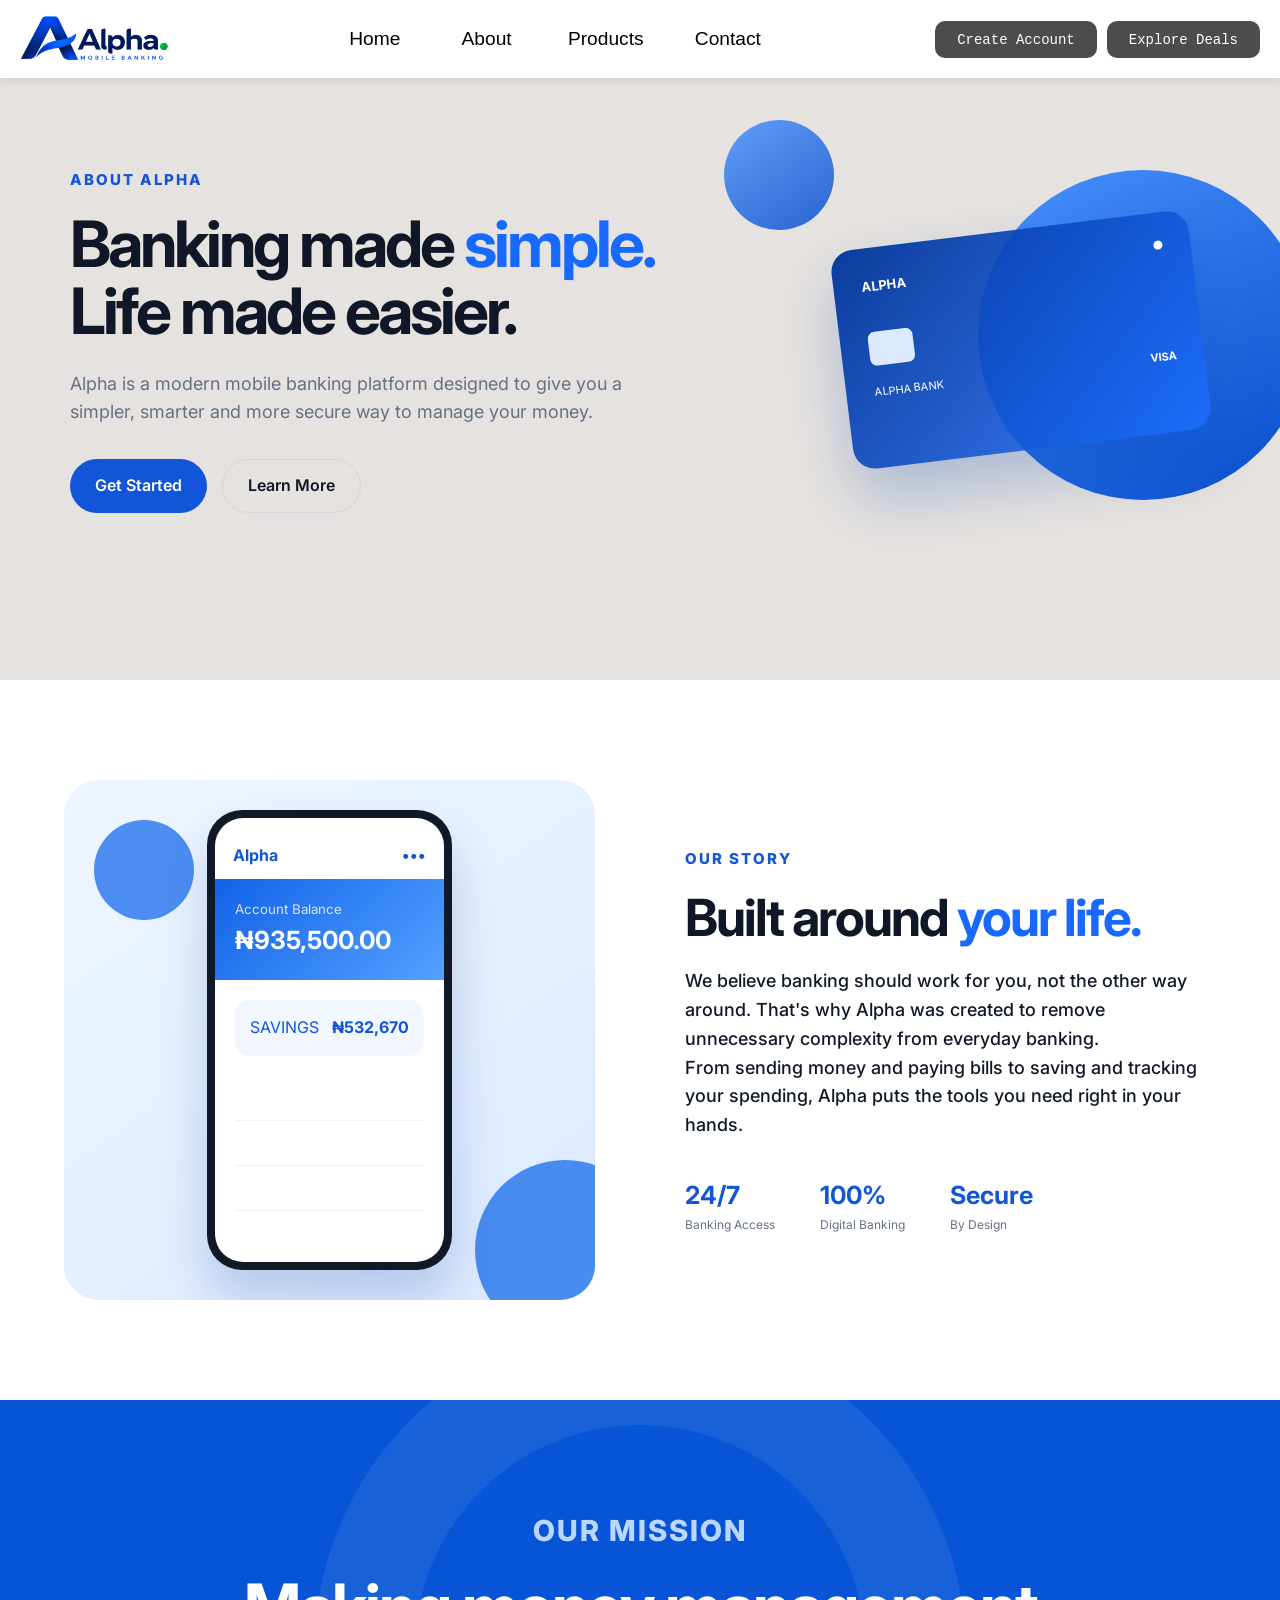
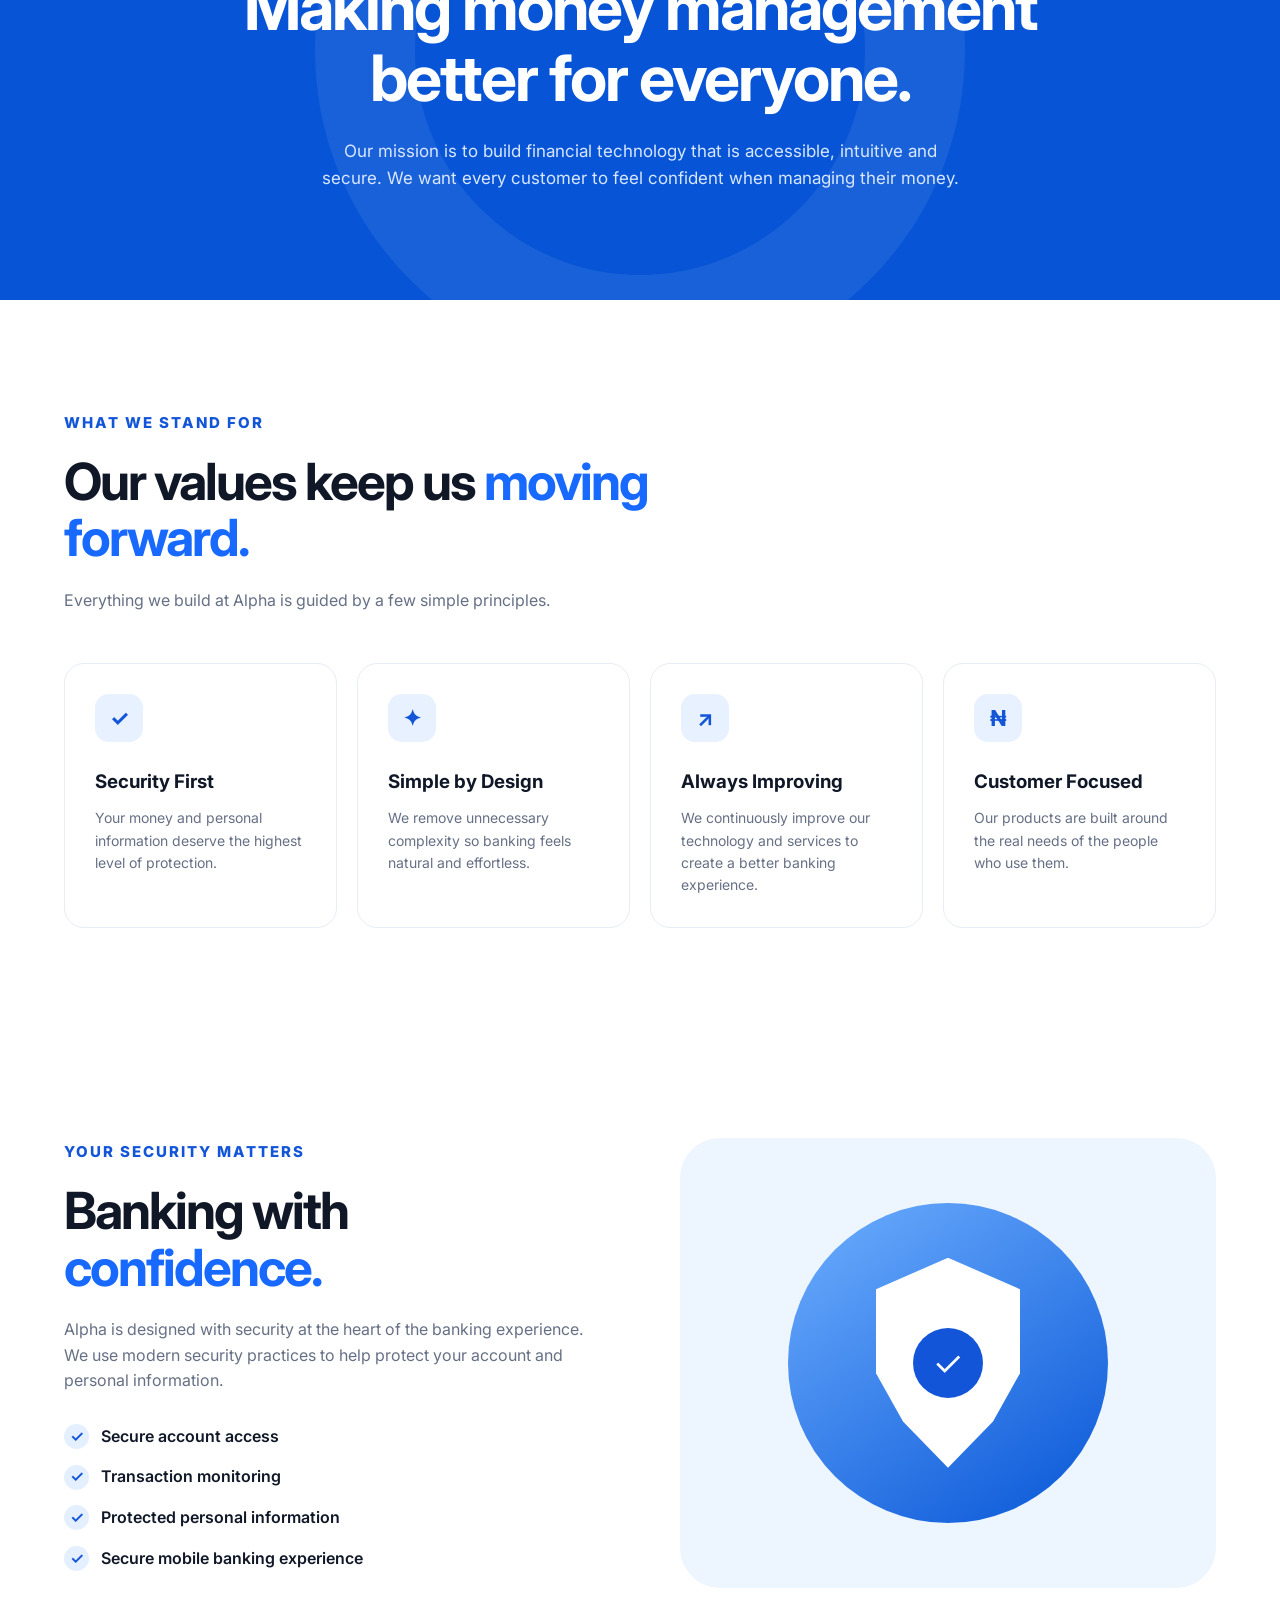
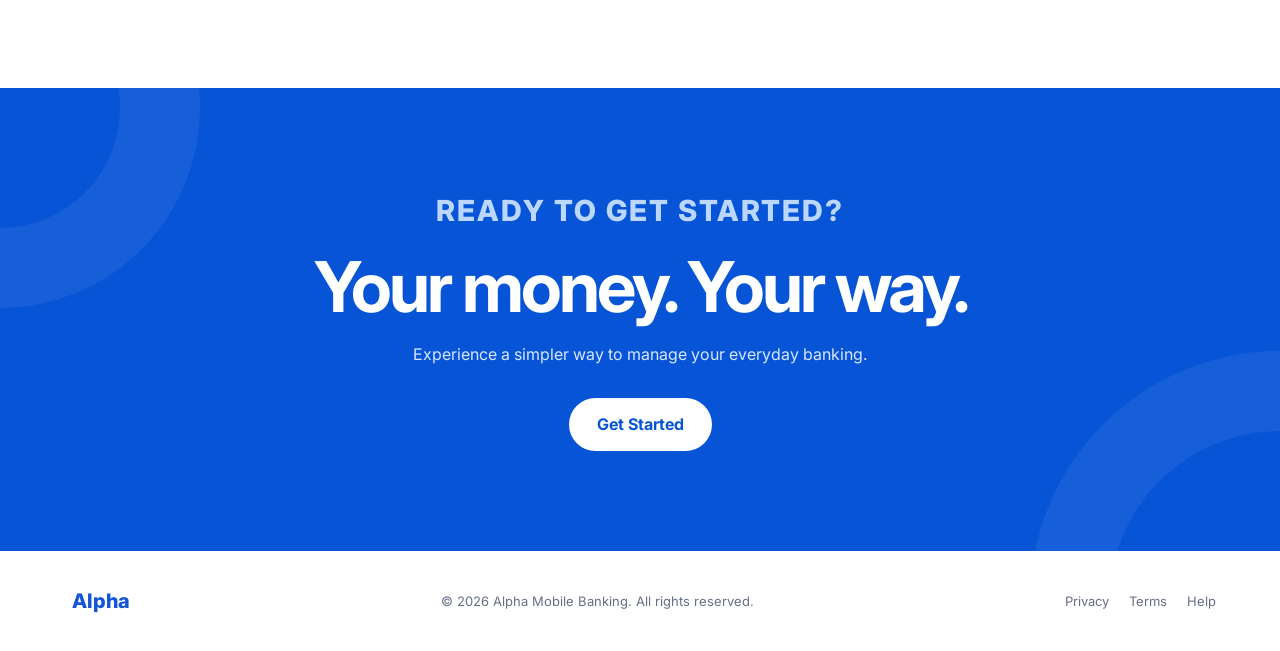
==== about.html @ 32918b8b "first commit" ====
<!DOCTYPE html>
<html lang="en">
<head>
    <meta charset="UTF-8">
    <meta name="viewport" content="width=device-width, initial-scale=1.0">
    <title>About Us | Alpha Mobile Banking</title>
    <link rel="stylesheet" href="about.css">
    <link rel="preconnect" href="https://fonts.googleapis.com">
    <link rel="preconnect" href="https://fonts.gstatic.com" crossorigin>
    <link href="https://fonts.googleapis.com/css2?family=Inter:wght@400;500;600;700;800&display=swap" rel="stylesheet">
</head>
<body>
 <nav class="navbar">
      <div class="stud-img">
        <img src="FINAL NAV.png" alt="">
        </div>
        <div class="container">
                <ul class="nav-menu">
                    <li class="dropdown">
                <a class="dropbtn" href="index.html">Home</a>
                    <div class="dropdown-content">
                        <a href="#">Alpha Cashback rewards </a>
                        <a href="#">Alpha visa Credit cards</a>
                        <a href="#">Alpha visa Debit cards</a>
                    </div>
                    </li>
                    <li class="dropdown">
                        <a class="dropbtn" href="#">About </a>
                        <div class="dropdown-content">
                            <a href="#">FAQ</a>
                            <a href="#">Meet Alpha</a>
                            <a href="#">Developers</a>
                        </div>
                    </li>
                    <li><a href="#">Products</a></li>
                    <li><a href="#">Contact </a></li>
            
                </ul>
    
        </div>
        <div class="nav-actions">
            <button>
                <a href="#"> <code><span style="color: white;">Create Account</span> </code></a>
            </button>
            <button>
                <a href="#"><code><span style="color: white;">Explore Deals</span></code></a>
            </button>
        </div>
 </nav>
    <main>
  <section class="about-hero">
            <div class="hero-content">
 <span class="eyebrow">ABOUT ALPHA</span>

               <h1>
                    Banking made
                    <span>simple.</span>
                    Life made easier.
                </h1>

                <p>
                    Alpha is a modern mobile banking platform designed to
                    give you a simpler, smarter and more secure way to
                    manage your money.
                </p>

                <div class="hero-buttons">
                    <a href="#" class="primary-button">Get Started</a>
                    <a href="#story" class="secondary-button">Learn More</a>
                </div>

            </div>

            <div class="hero-graphic">

                <div class="blue-circle circle-one"></div>
                <div class="blue-circle circle-two"></div>

                <div class="floating-card">

                    <div class="card-top">
                        <span>ALPHA</span>
                        <span class="card-dot"></span>
                    </div>

                    <div class="card-chip"></div>

                

                    <div class="card-bottom">
                        <span>ALPHA BANK</span>
                        <strong>VISA</strong>
                    </div>

                </div>

            </div>

        </section>

        <section class="story section" id="story">

            <div class="section-image">

                <div class="graphic-box">

                    <div class="graphic-orb orb-one"></div>
                    <div class="graphic-orb orb-two"></div>

                    <div class="phone-shape">

                        <div class="phone-screen">

                            <div class="screen-header">
                                <span>Alpha</span>
                                <span>•••</span>
                            </div>

                            <div class="balance">
                                <small>Account Balance</small>
                                <strong>₦935,500.00</strong>
                            </div>

                            <div class="mini-card">
                                <span>SAVINGS</span>
                                <strong>₦532,670</strong>
                            </div>

                            <div class="screen-line"></div>
                            <div class="screen-line"></div>
                            <div class="screen-line"></div>

                        </div>

                    </div>

                </div>

            </div>


            <div class="section-content">

                <span class="eyebrow">OUR STORY</span>

                <h2>
                    Built around
                    <span>your life.</span>
                </h2>

                <p>
                    We believe banking should work for you, not the other
                    way around. That's why Alpha was created to remove
                    unnecessary complexity from everyday banking.
                </p>

                <p>
                    From sending money and paying bills to saving and
                    tracking your spending, Alpha puts the tools you need
                    right in your hands.
                </p>

                <div class="stats">

                    <div class="stat">
                        <strong>24/7</strong>
                        <span>Banking Access</span>
                    </div>

                    <div class="stat">
                        <strong>100%</strong>
                        <span>Digital Banking</span>
                    </div>

                    <div class="stat">
                        <strong>Secure</strong>
                        <span>By Design</span>
                    </div>

                </div>

            </div>

        </section>


        <section class="mission">

            <div class="mission-background"></div>

            <div class="mission-content">

                <span class="eyebrow light">OUR MISSION</span>

                <h2>
                    Making money management
                    <span>better for everyone.</span>
                </h2>

                <p>
                    Our mission is to build financial technology that is
                    accessible, intuitive and secure. We want every customer
                    to feel confident when managing their money.
                </p>

            </div>

        </section>

        <section class="values section" id="values">

            <div class="section-heading">

                <span class="eyebrow">WHAT WE STAND FOR</span>

                <h2>
                    Our values keep us
                    <span>moving forward.</span>
                </h2>

                <p>
                    Everything we build at Alpha is guided by a few simple
                    principles.
                </p>

            </div>


            <div class="value-grid">

                <article class="value-card">

                    <div class="value-icon">✓</div>

                    <h3>Security First</h3>

                    <p>
                        Your money and personal information deserve the
                        highest level of protection.
                    </p>

                </article>


                <article class="value-card">

                    <div class="value-icon">✦</div>

                    <h3>Simple by Design</h3>

                    <p>
                        We remove unnecessary complexity so banking feels
                        natural and effortless.
                    </p>

                </article>


                <article class="value-card">

                    <div class="value-icon">↗</div>

                    <h3>Always Improving</h3>

                    <p>
                        We continuously improve our technology and services
                        to create a better banking experience.
                    </p>

                </article>


                <article class="value-card">

                    <div class="value-icon">₦</div>

                    <h3>Customer Focused</h3>

                    <p>
                        Our products are built around the real needs of
                        the people who use them.
                    </p>

                </article>

            </div>

        </section>


        <section class="security section" id="security">

            <div class="security-content">

                <span class="eyebrow">YOUR SECURITY MATTERS</span>

                <h2>
                    Banking with
                    <span>confidence.</span>
                </h2>

                <p>
                    Alpha is designed with security at the heart of the
                    banking experience. We use modern security practices
                    to help protect your account and personal information.
                </p>

                <ul class="security-list">

                    <li>
                        <span>✓</span>
                        Secure account access
                    </li>

                    <li>
                        <span>✓</span>
                        Transaction monitoring
                    </li>

                    <li>
                        <span>✓</span>
                        Protected personal information
                    </li>

                    <li>
                        <span>✓</span>
                        Secure mobile banking experience
                    </li>

                </ul>

            </div>


            <div class="security-graphic">

                <div class="security-orb"></div>

                <div class="shield">

                    <div class="shield-check">✓</div>

                </div>

            </div>

        </section>

        <section class="cta" id="contact">

            <div class="cta-shape shape-left"></div>
            <div class="cta-shape shape-right"></div>

            <div class="cta-content">

                <span class="eyebrow light">READY TO GET STARTED?</span>

                <h2>
                    Your money.
                    <span>Your way.</span>
                </h2>

                <p>
                    Experience a simpler way to manage your everyday banking.
                </p>

                <a href="#" class="white-button">
                    Get Started
                </a>

            </div>

        </section>

    </main>

    <footer>

        <div class="footer-logo">
            <span class="logo-dot"></span>
            Alpha
        </div>

        <p>
            © 2026 Alpha Mobile Banking. All rights reserved.
        </p>

        <div class="footer-links">
            <a href="#">Privacy</a>
            <a href="#">Terms</a>
            <a href="#">Help</a>
        </div>

    </footer>

</body>
</html>
---- about.css ----
* {
    margin: 0;
    padding: 0;
    box-sizing: border-box;
}

html {
    scroll-behavior: smooth;
}

body {
    font-family: "Inter", sans-serif;
    color: #101828;
    background: #ffffff;
    line-height: 1.6;
}

a {
    text-decoration: none;
    color: inherit;
}

.section {
    width: min(1180px, 90%);
    margin: auto;
}



.navbar {
    width: 100%;
    min-height: 78px;
    display: flex;
    align-items: center;
    gap: 20px;
    padding: 10px 20px;
    background: #fff;
    box-shadow: 0 2px 10px rgba(0, 0, 0, 0.10);
    position: fixed;
    top: 0;
    left: 0;
    z-index: 1000;
}

.stud-img {
    flex: 0 0 150px;
    display: flex;
    align-items: center;
}

.stud-img img {
    width: 150px;
    height: auto;
    margin: 0;
    object-fit: contain;
}

.container {
    flex: 1;
    display: flex;
    justify-content: center;
    align-items: center;
    padding: 0 10px;
}

.nav-menu {
    display: flex;
    list-style: none;
    align-items: center;
    justify-content: center;
    gap: clamp(20px, 4vw, 70px);
}

.nav-menu a {
    color: #000;
    text-decoration: none;
    font-weight: 500;
}

.nav-menu a:hover {
    color: blue;
}

.container li {
    font-size: clamp(16px, 1.5vw, 22px);
    font-family: Arial, Helvetica, sans-serif;
}

.dropdown {
    position: relative;
}

.dropbtn {
    cursor: pointer;
    display: inline-block;
    padding: 12px 5px;
}

.dropdown-content {
    display: none;
    position: absolute;
    top: calc(100% + 4px);
    left: 50%;
    transform: translateX(-50%);
    width: 240px;
    min-height: 100px;
    padding: 8px;
    margin: 0;
    background-color: rgb(60, 95, 235);
    box-shadow: 0 8px 20px rgba(0, 0, 0, 0.18);
    border-radius: 8px;
    z-index: 1001;
}

.dropdown-content a {
    display: block;
    width: 100%;
    padding: 10px 14px;
    color: #fff;
    font-family: Arial, Helvetica, sans-serif;
    font-size: 16px;
    font-weight: 500;
    border-radius: 5px;
}

.dropdown-content a:hover {
    color: #1e4;
    background: rgba(255,255,255,.08);
}

.dropdown:hover .dropdown-content,
.dropdown:focus-within .dropdown-content {
    display: block;
}

.nav-actions {
    display: flex;
    align-items: center;
    gap: 10px;
    padding: 0;
    flex: 0 0 auto;
}

.nav-actions button {
    margin: 0;
    background: rgb(75, 76, 75);
    padding: 10px 22px;
    border: none;
    border-radius: 10px;
    cursor: pointer;
}

.nav-actions button:hover {
    background: #1e40ef;
}

.nav-actions a {
    display: block;
    font-size: 14px;
    text-decoration: none;
    color: #fff;
    font-family: Arial, Helvetica, sans-serif;
}

.selection {
    display: none;
}


.about-hero {
    min-height: 680px;
    width: 110%;


    display: grid;
    grid-template-columns: 1fr 1fr;
    align-items: center;

     background-color: rgb(229, 226, 223);
     padding: 0 70px;
    }

.hero-content {
    padding: 70px 0;
    
}

.eyebrow {
    display: inline-block;
    color: #1255d8;
    font-size: 15px;
    font-weight: 800;
    letter-spacing: 2px;
    margin-bottom: 18px;
}

.hero-content h1 {
    font-size: clamp(45px, 5vw, 250px);
    line-height: 1.05;
    letter-spacing: -3px;
    margin-bottom: 25px;
    max-width: 650px;
}

.hero-content h1 span,
.section-content h2 span,
.mission-content h2 span,
.section-heading h2 span,
.security-content h2 span,
.cta h2 span {
    color: #1769ff;
}

.hero-content p {
    color: #667085;
    font-size: 18px;
    max-width: 570px;
    margin-bottom: 32px;
}

.hero-buttons {
    display: flex;
    align-items: center;
    gap: 15px;
}

.primary-button {
    background: #1255d8;
    color: #ffffff;
    padding: 14px 25px;
    border-radius: 30px;
    font-weight: 600;
}

.secondary-button {
    border: 1px solid #d0d5dd;
    padding: 13px 25px;
    border-radius: 30px;
    font-weight: 600;
}




.hero-graphic {
    height: 500px;
    position: relative;
    display: flex;
    align-items: center;
    justify-content: center;
}

.blue-circle {
    position: absolute;
    border-radius: 50%;
    background: linear-gradient(145deg, #4b92ff, #064dcc);
}

.circle-one {
    width: 330px;
    height: 330px;
    right: 30px;
    top: 80px;
}

.circle-two {
    width: 110px;
    height: 110px;
    left: 20px;
    top: 30px;
    opacity: 0.85;
}

.floating-card {
    width: 360px;
    height: 220px;
    padding: 28px;
    border-radius: 22px;

    position: relative;
    z-index: 2;

    color: white;

    background:
        linear-gradient(135deg,
        rgba(0, 51, 153, 0.95),
        rgba(29, 110, 255, 0.85));

    box-shadow: 0 30px 60px rgba(0, 65, 180, 0.25);

    transform: rotate(-7deg);
}

.card-top,
.card-bottom {
    display: flex;
    justify-content: space-between;
}

.card-top {
    font-size: 13px;
    font-weight: 700;
}

.card-dot {
    width: 9px;
    height: 9px;
    border-radius: 50%;
    background: #ffffff;
}

.card-chip {
    width: 45px;
    height: 34px;
    background: #dbeafe;
    border-radius: 7px;
    margin-top: 35px;
}

.card-number {
    margin-top: 18px;
    font-size: 16px;
    letter-spacing: 2px;
}

.card-bottom {
    margin-top: 18px;
    font-size: 11px;
}




.story {
    min-height: 650px;
    display: grid;
    grid-template-columns: 1fr 1fr;
    gap: 90px;
    align-items: center;
    padding: 100px 0;
}

.section-content h2,
.section-heading h2,
.security-content h2 {
    font-size: clamp(38px, 4vw, 55px);
    line-height: 1.1;
    letter-spacing: -2px;
    margin-bottom: 22px;
}

.section-content p{
    font-size: 18px;
    font-weight: 500;
}
.security-content p {
    color: #667085;
    margin-bottom: 18px;
    font-size: 16px;
}

.stats {
    display: flex;
    gap: 45px;
    margin-top: 35px;
}

.stat {
    display: flex;
    flex-direction: column;
}

.stat strong {
    color: #1255d8;
    font-size: 25px;
}

.stat span {
    color: #667085;
    font-size: 12px;
}



.graphic-box {
    height: 520px;
    border-radius: 35px;
    background: linear-gradient(145deg, #eef5ff, #dceaff);
    position: relative;
    overflow: hidden;
    display: flex;
    justify-content: center;
    align-items: center;
}

.graphic-orb {
    position: absolute;
    border-radius: 50%;
    background: #2375ed;
    opacity: 0.8;
}

.orb-one {
    width: 100px;
    height: 100px;
    left: 30px;
    top: 40px;
}

.orb-two {
    width: 180px;
    height: 180px;
    right: -60px;
    bottom: -40px;
}

.phone-shape {
    width: 245px;
    height: 460px;
    border-radius: 35px;
    background: #111827;
    padding: 8px;
    position: relative;
    z-index: 2;
    box-shadow: 0 30px 50px rgba(0, 60, 150, 0.2);
}

.phone-screen {
    width: 100%;
    height: 100%;
    border-radius: 28px;
    background: white;
    overflow: hidden;
}

.screen-header {
    padding: 25px 18px 10px;
    display: flex;
    justify-content: space-between;
    font-weight: 700;
    color: #1255d8;
}

.balance {
    padding: 20px;
    background: linear-gradient(135deg, #1262e8, #53a1ff);
    color: white;
}

.balance small {
    display: block;
    opacity: 0.8;
}

.balance strong {
    font-size: 25px;
}

.mini-card {
    margin: 20px;
    padding: 15px;
    border-radius: 15px;
    background: #f1f6ff;
    display: flex;
    justify-content: space-between;
    color: #1255d8;
}

.screen-line {
    height: 45px;
    border-bottom: 1px solid #edf1f7;
    margin: 0 20px;
}



.mission {
    min-height: 500px;
    position: relative;
    overflow: hidden;
    background: #0755d6;
    color: white;
    display: flex;
    align-items: center;
    justify-content: center;
    text-align: center;
    padding: 100px 20px;
}

.mission-background {
    position: absolute;
    width: 650px;
    height: 650px;
    border-radius: 50%;
    border: 100px solid rgba(255, 255, 255, 0.07);
}

.mission-content {
    position: relative;
    max-width: 800px;
}

.light {
    color: #bcd7ff;
    font-size: 29px}

.mission-content h2 {
    font-size: clamp(60px, 5vw, 200px);
    line-height: 1.1;
    letter-spacing: -2px;
    margin-bottom: 25px;
}

.mission-content h2 span {
    color: #ffffff;
}

.mission-content p {
    max-width: 650px;
    margin: auto;
    color: #d8e7ff;
    font-size: 17px;
}

.values {
    padding: 110px 0;
}

.section-heading {
    max-width: 650px;
    margin-bottom: 50px;
}

.section-heading p {
    color: #667085;
}

.value-grid {
    display: grid;
    grid-template-columns: repeat(4, 1fr);
    gap: 20px;
}

.value-card {
    padding: 30px;
    border: 1px solid #e7edf5;
    border-radius: 20px;
    transition: 0.3s ease;
}

.value-card:hover {
    transform: translateY(-7px);
    border-color: #b7d0ff;
    box-shadow: 0 20px 40px rgba(18, 85, 216, 0.08);
}

.value-icon {
    width: 48px;
    height: 48px;
    border-radius: 14px;
    display: flex;
    align-items: center;
    justify-content: center;

    background: #e8f1ff;
    color: #1255d8;

    font-size: 22px;
    font-weight: 700;

    margin-bottom: 25px;
}

.value-card h3 {
    margin-bottom: 10px;
}

.value-card p {
    color: #667085;
    font-size: 14px;
}


.security {
    min-height: 600px;
    display: grid;
    grid-template-columns: 1fr 1fr;
    gap: 80px;
    align-items: center;
    padding: 100px 0;
}

.security-list {
    list-style: none;
    margin-top: 30px;
}

.security-list li {
    display: flex;
    align-items: center;
    gap: 12px;
    margin-bottom: 15px;
    font-weight: 600;
}

.security-list li span {
    width: 25px;
    height: 25px;
    border-radius: 50%;
    display: flex;
    align-items: center;
    justify-content: center;
    background: #e4efff;
    color: #1255d8;
}

.security-graphic {
    height: 450px;
    position: relative;
    display: flex;
    align-items: center;
    justify-content: center;
    background: #edf5ff;
    border-radius: 40px;
    overflow: hidden;
}

.security-orb {
    width: 320px;
    height: 320px;
    position: absolute;
    border-radius: 50%;
    background: linear-gradient(145deg, #6eafff, #0755d6);
}

.shield {
    width: 180px;
    height: 210px;
    position: relative;
    z-index: 2;

    background: white;

    clip-path: polygon(
        50% 0,
        90% 15%,
        90% 55%,
        75% 78%,
        50% 100%,
        25% 78%,
        10% 55%,
        10% 15%
    );

    display: flex;
    align-items: center;
    justify-content: center;

    box-shadow: 0 20px 40px rgba(0, 70, 180, 0.2);
}

.shield-check {
    width: 70px;
    height: 70px;
    border-radius: 50%;
    background: #1255d8;
    color: white;
    display: flex;
    align-items: center;
    justify-content: center;
    font-size: 35px;
}



.cta {
    position: relative;
    overflow: hidden;
    background: #0755d6;
    color: white;
    padding: 100px 20px;
    text-align: center;
}

.cta-content {
    position: relative;
    z-index: 2;
}

.cta h2 {
    font-size: clamp(45px, 6vw, 70px);
    line-height: 1;
    letter-spacing: -3px;
    margin-bottom: 20px;
}

.cta h2 span {
    color: white;
}

.cta p {
    color: #d8e7ff;
    margin-bottom: 30px;
}

.white-button {
    display: inline-block;
    background: white;
    color: #0755d6;
    padding: 14px 28px;
    border-radius: 30px;
    font-weight: 700;
}

.cta-shape {
    position: absolute;
    border-radius: 50%;
    border: 80px solid rgba(255, 255, 255, 0.06);
}

.shape-left {
    width: 400px;
    height: 400px;
    left: -200px;
    top: -180px;
}

.shape-right {
    width: 500px;
    height: 500px;
    right: -250px;
    bottom: -300px;
}



footer {
    min-height: 100px;
    padding: 30px 5%;

    display: flex;
    align-items: center;
    justify-content: space-between;

    color: #667085;
    font-size: 13px;
}

.footer-logo {
    display: flex;
    align-items: center;
    gap: 8px;
    font-size: 20px;
    font-weight: 800;
    color: #1255d8;
}

.footer-links {
    display: flex;
    gap: 20px;
}



@media (max-width: 900px) {

    .nav-links {
        display: none;
    }

    .about-hero,
    .story,
    .security {
        grid-template-columns: 1fr;
    }

    .about-hero {
        padding-top: 50px;
        text-align: center;
    }

    .hero-content p {
        margin-left: auto;
        margin-right: auto;
    }

    .hero-buttons {
        justify-content: center;
    }

    .hero-graphic {
        height: 400px;
    }

    .story {
        gap: 50px;
    }

    .value-grid {
        grid-template-columns: repeat(2, 1fr);
    }

    .security-content {
        order: 1;
    }

    .security-graphic {
        order: 2;
    }

    footer {
        flex-direction: column;
        gap: 15px;
        text-align: center;
    }
}


@media (max-width: 600px) {

    .navbar {
        padding: 0 20px;
    }

    .nav-button {
        display: none;
    }

    .about-hero {
        width: 90%;
    }

    .hero-content h1 {
        font-size: 44px;
        letter-spacing: -2px;
    }

    .floating-card {
        width: 290px;
        height: 180px;
        padding: 22px;
    }

    .circle-one {
        width: 270px;
        height: 270px;
    }

    .graphic-box {
        height: 450px;
    }

    .stats {
        gap: 20px;
        flex-wrap: wrap;
    }

    .value-grid {
        grid-template-columns: 1fr;
    }

    .security-graphic {
        height: 350px;
    }

    .cta h2 {
        font-size: 45px;
    }

    .footer-links {
        flex-wrap: wrap;
        justify-content: center;
    }
}
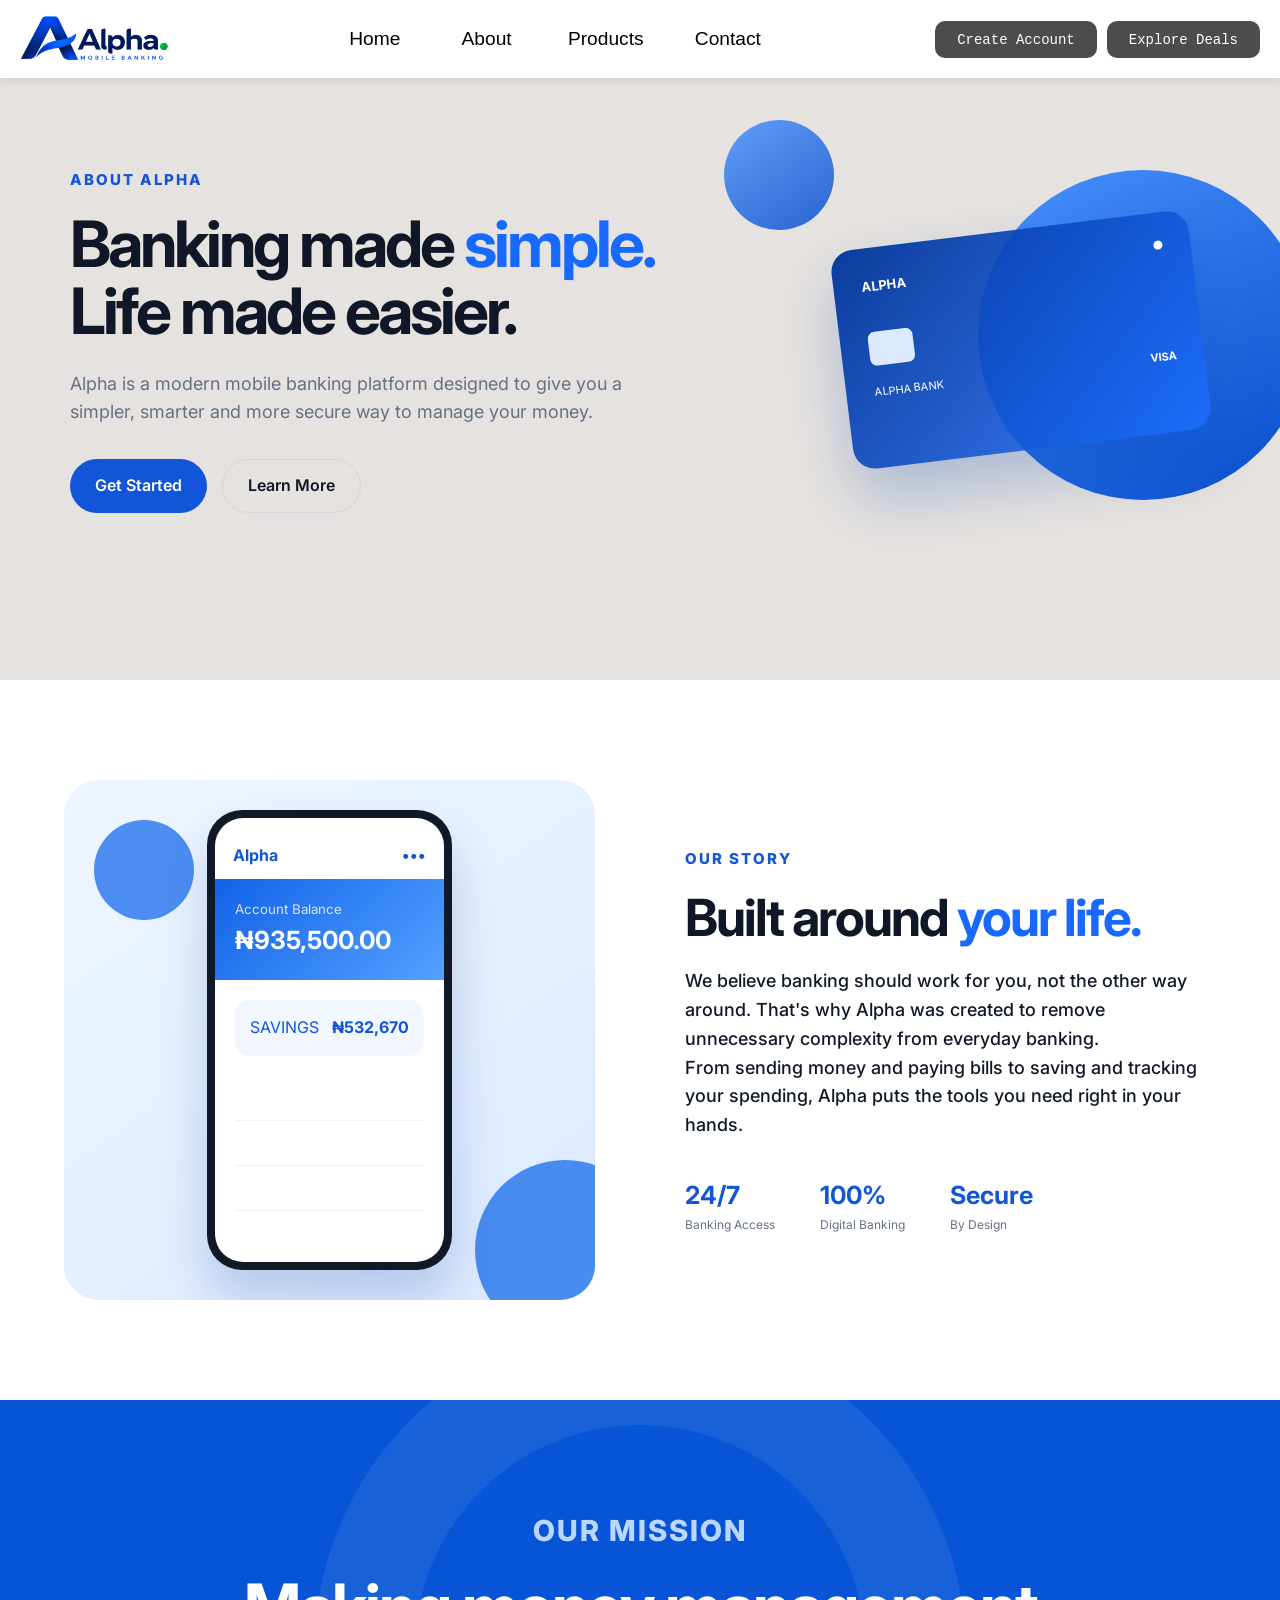
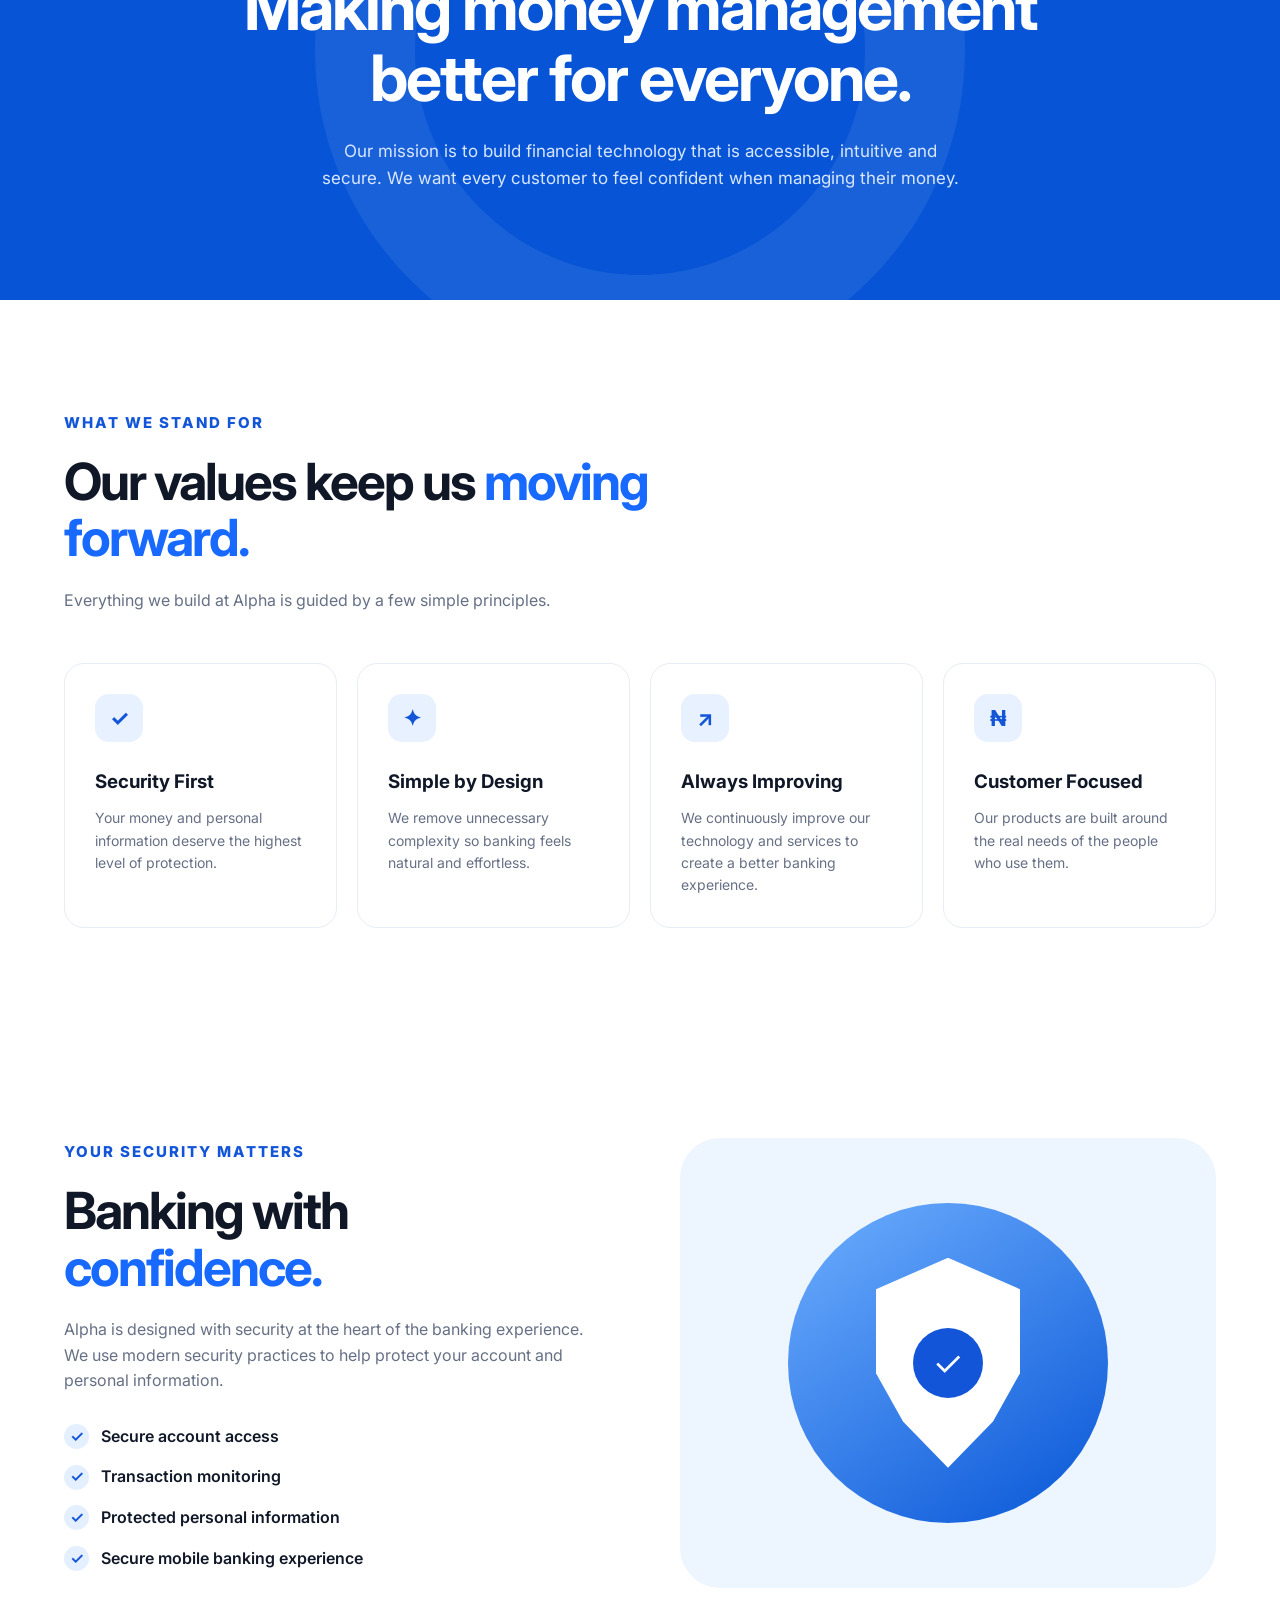
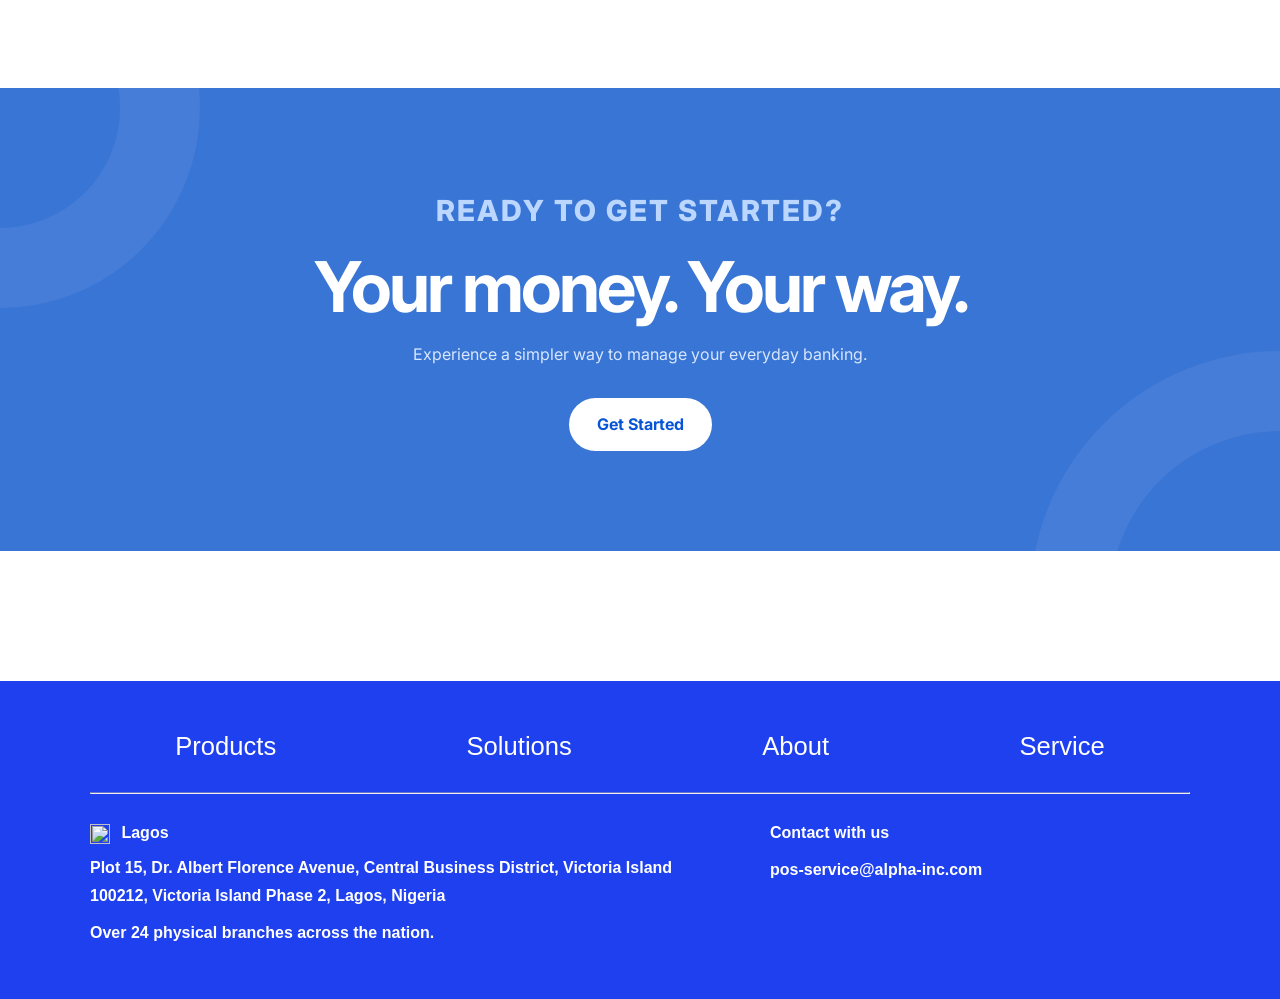
==== commit d7f99878: "Updated website" ====
--- a/about.html
+++ b/about.html
@@ -373,25 +373,61 @@
         </section>
 
     </main>
-
-    <footer>
-
-        <div class="footer-logo">
-            <span class="logo-dot"></span>
-            Alpha
+  <footer class="parent-footer1">
+
+        <div class="edit2">
+
+            <div class="foot2">
+
+                <a href="#">Products</a>
+                <a href="#">Solutions</a>
+                <a href="about.html">About</a>
+                <a href="#">Service</a>
+
+            </div>
+
+            <hr class="break">
+
+            <div class="foot">
+
+                <div class="footerII">
+
+                    <p>
+                        <img src="loca.png" alt="">
+                        Lagos
+                    </p>
+
+                    <p>
+                        Plot 15, Dr. Albert Florence Avenue,
+                        Central Business District, Victoria Island
+                        100212, Victoria Island Phase 2,
+                        Lagos, Nigeria
+                    </p>
+
+                    <p class="meta4">
+                        Over 24 physical branches across the nation.
+                    </p>
+
+                </div>
+
+                <div class="footerIII">
+
+                    <p>
+                        Contact with us
+                    </p>
+
+                    <p class="meta5">
+                        pos-service@alpha-inc.com
+                    </p>
+
+                </div>
+
+            </div>
+
         </div>
 
-        <p>
-            © 2026 Alpha Mobile Banking. All rights reserved.
-        </p>
-
-        <div class="footer-links">
-            <a href="#">Privacy</a>
-            <a href="#">Terms</a>
-            <a href="#">Help</a>
-        </div>
-
     </footer>
+    
 
 </body>
 </html>
--- a/about.css
+++ b/about.css
@@ -679,7 +679,7 @@
 .cta {
     position: relative;
     overflow: hidden;
-    background: #0755d6;
+    background: #3975d5;
     color: white;
     padding: 100px 20px;
     text-align: center;
@@ -735,34 +735,71 @@
     bottom: -300px;
 }
 
-
-
-footer {
-    min-height: 100px;
-    padding: 30px 5%;
-
-    display: flex;
-    align-items: center;
-    justify-content: space-between;
-
-    color: #667085;
-    font-size: 13px;
-}
-
-.footer-logo {
-    display: flex;
-    align-items: center;
-    gap: 8px;
-    font-size: 20px;
-    font-weight: 800;
-    color: #1255d8;
-}
-
-.footer-links {
-    display: flex;
+.parent-footer1 {
+    width: 100%;
+    min-height: 300px;
+    background-color: #1e40ef;
+    margin-top: 130px;
+    padding: 45px 20px;
+}
+
+.edit2 {
+    width: min(1100px, 100%);
+    margin: 0 auto;
+}
+
+.foot2 {
+    display: flex;
+    justify-content: space-around;
+    flex-wrap: wrap;
     gap: 20px;
 }
 
+.foot2 a {
+    color: #fff;
+    text-decoration: none;
+    font-family: Arial, Helvetica, sans-serif;
+    font-size: clamp(18px, 2vw, 28px);
+}
+
+.parent-footer1 .break {
+    border-top-color: rgba(255,255,255,.5);
+    width: 100%;
+    margin: 25px 0;
+}
+
+.foot {
+    display: grid;
+    grid-template-columns: 1.5fr 1fr;
+    gap: 50px;
+    color: #fff;
+    margin-top: 25px;
+}
+
+.footerIII {
+    margin-top: 0;
+}
+
+.footerII p,
+.footerIII p {
+    font-family: Arial, Helvetica, sans-serif;
+    line-height: 1.7;
+    font-weight: 600;
+    margin-bottom: 8px;
+}
+
+.footerII img {
+    display: inline-block;
+    vertical-align: middle;
+    width: 20px;
+    height: 20px;
+    margin-right: 7px;
+}
+
+.meta4,
+.meta5 {
+    margin-top: 10px;
+}
 
 
 @media (max-width: 900px) {
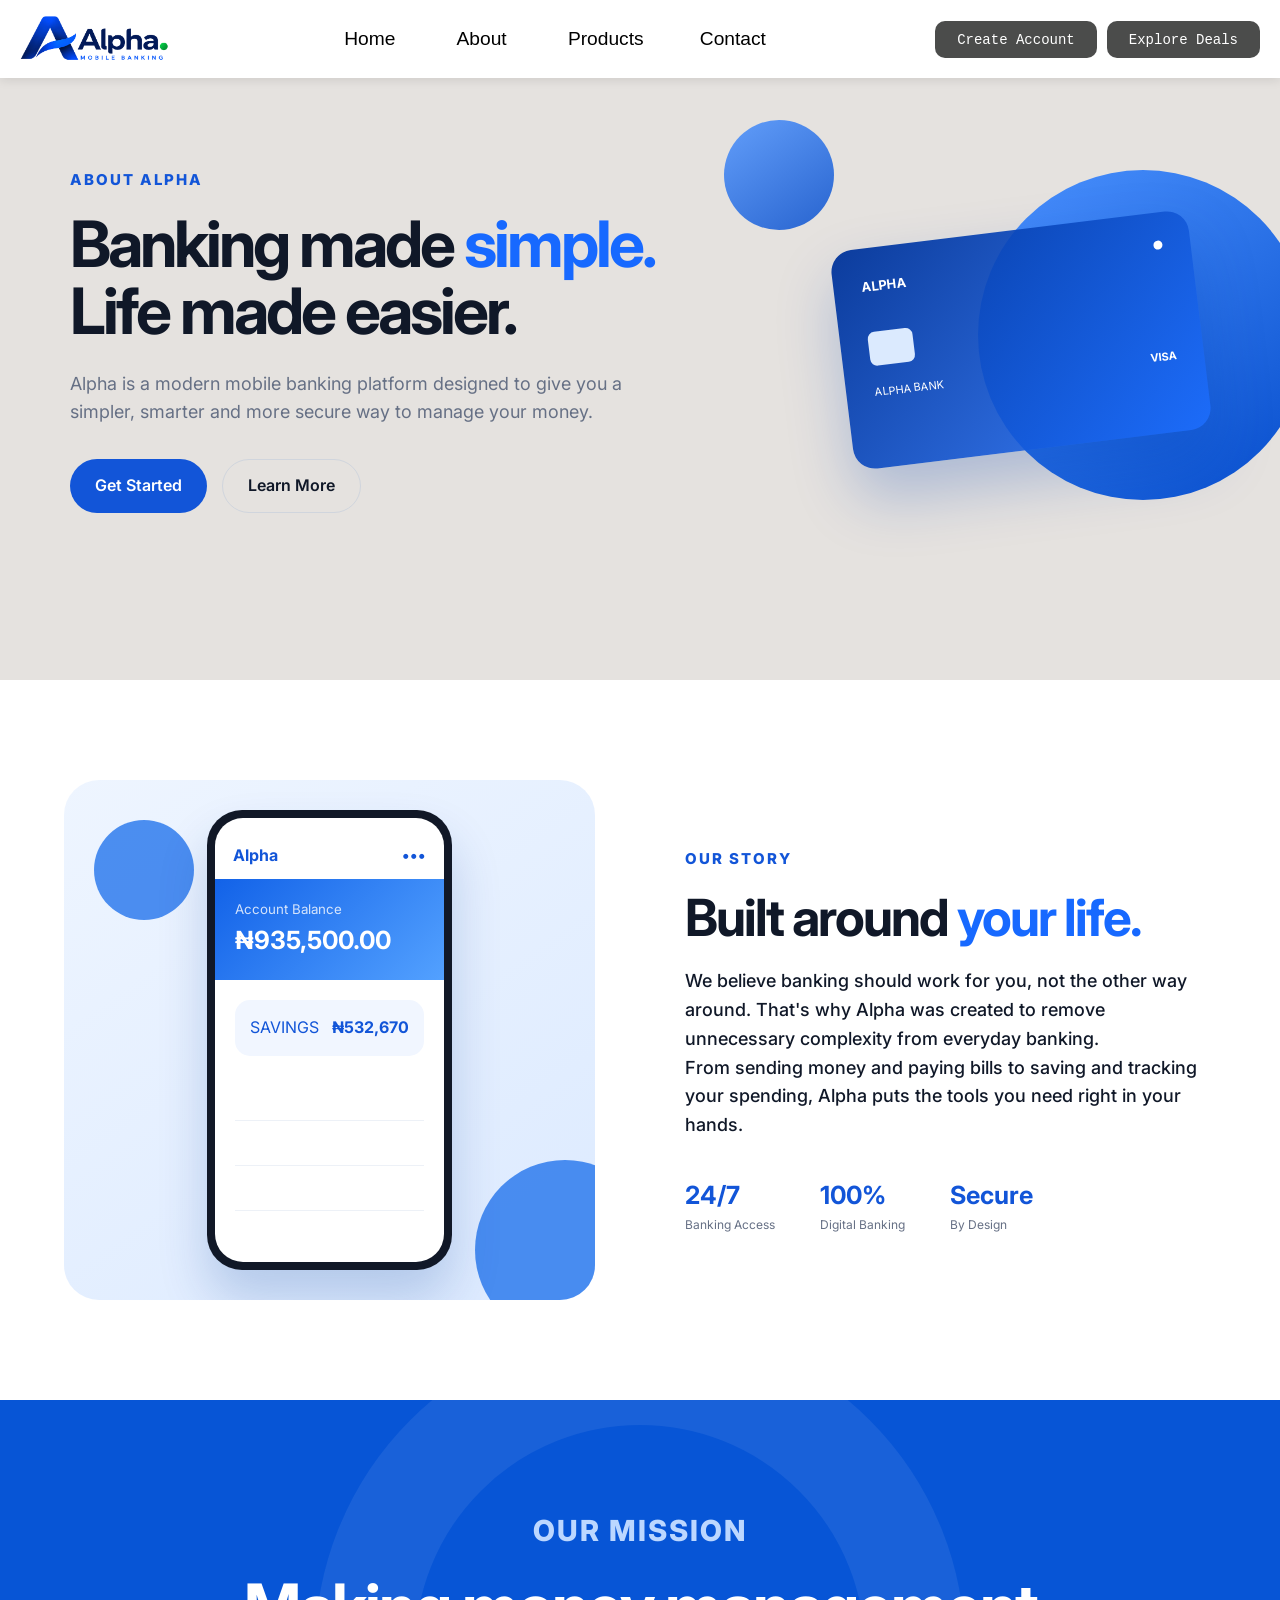
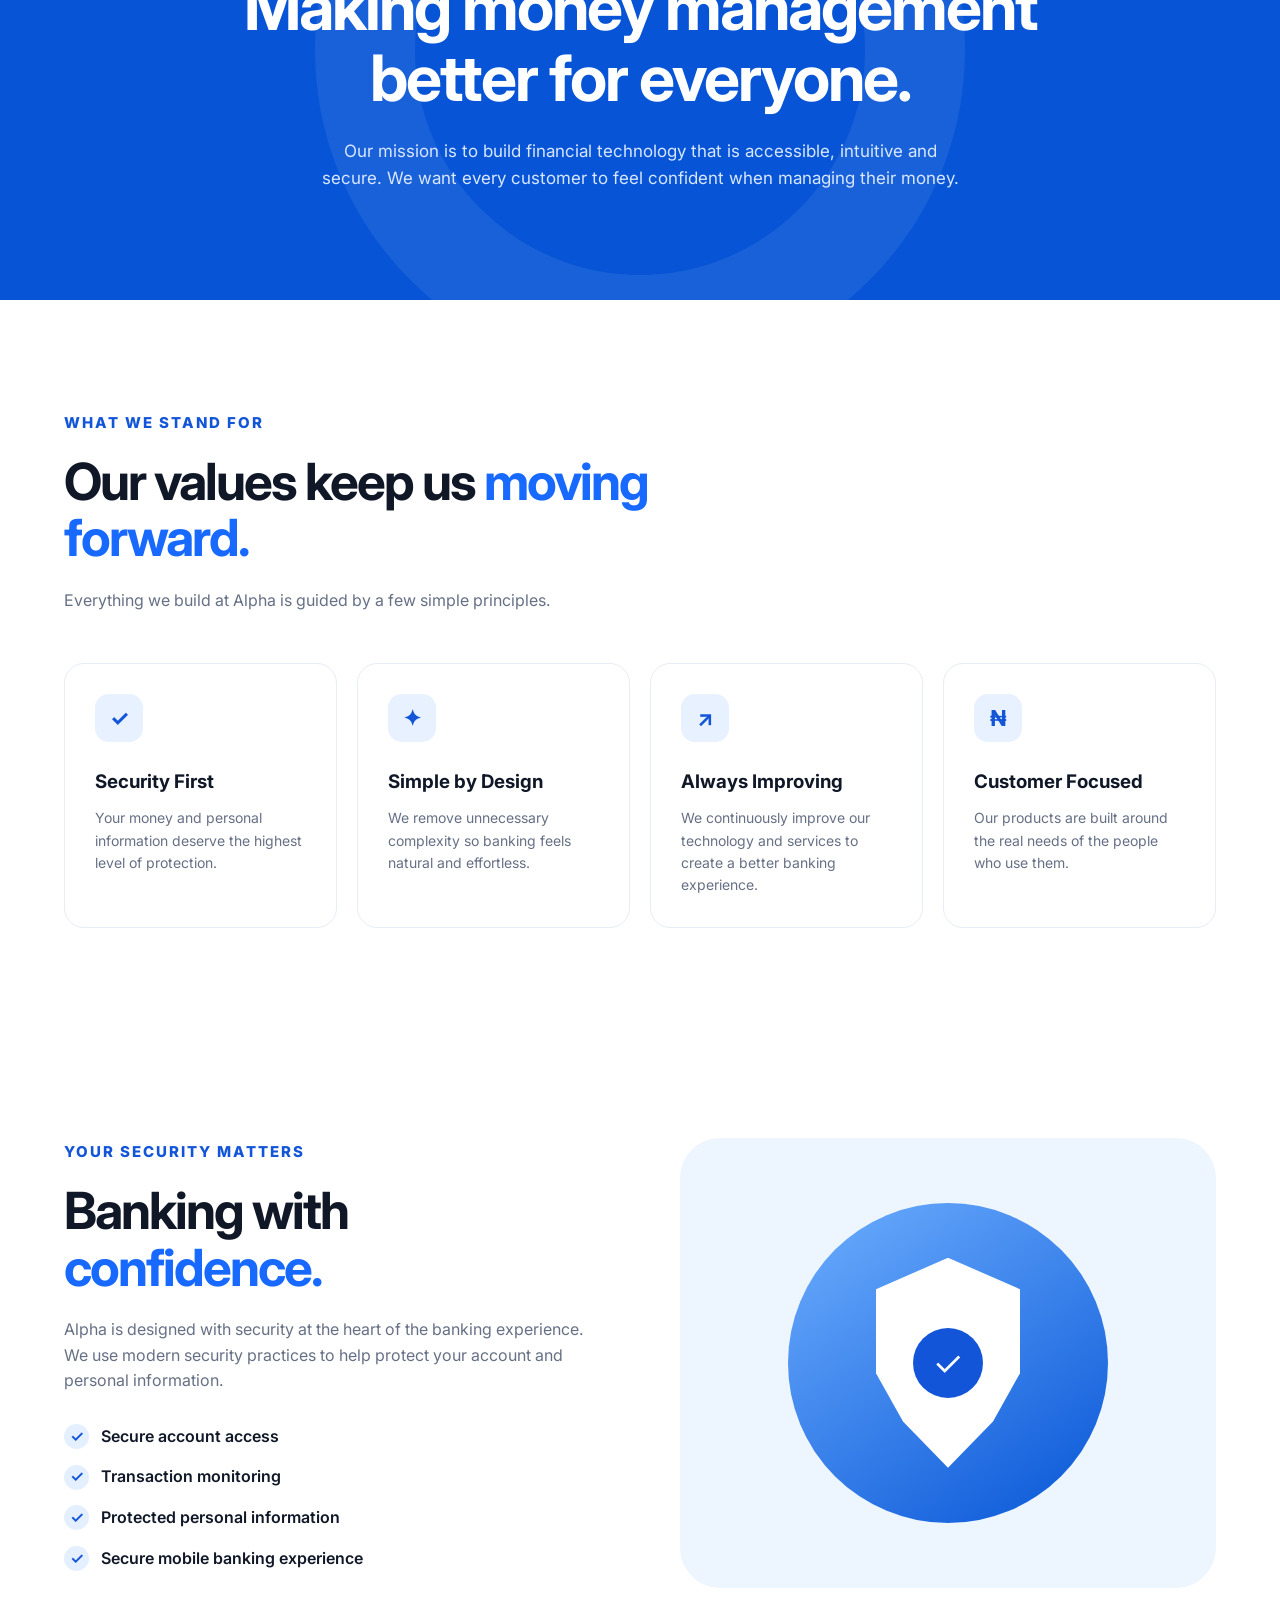
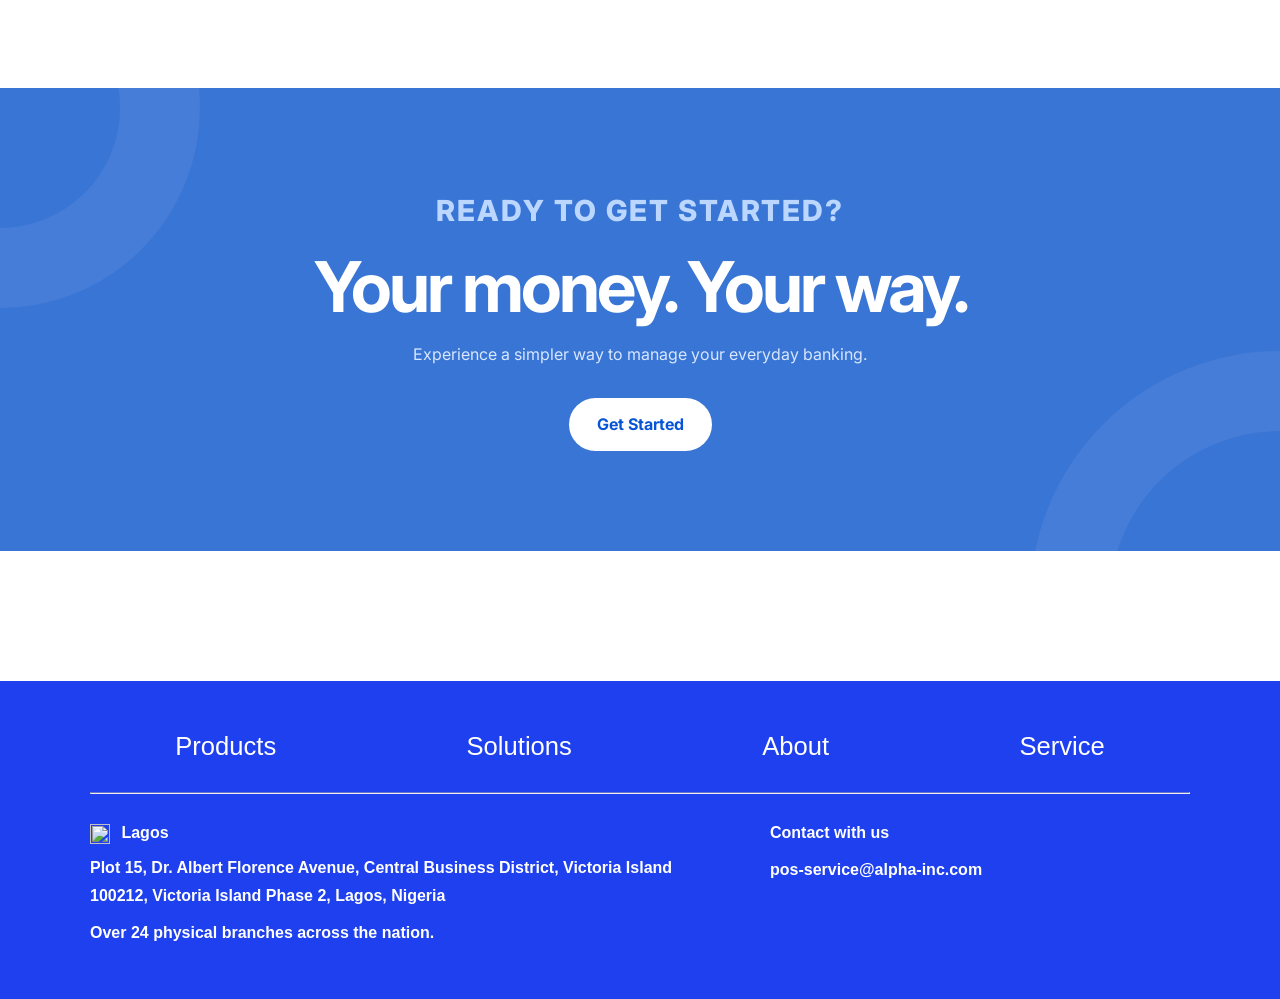
==== commit 8da88ed5: "Updated website" ====
--- a/about.html
+++ b/about.html
@@ -32,11 +32,22 @@
                             <a href="#">Developers</a>
                         </div>
                     </li>
-                    <li><a href="#">Products</a></li>
+                    <li class="dropdown">
+                        <a class="dropbtn" href="products.html">Products</a>
+                         <div class="dropdown-content">
+                    <a href="#">Pay with Alpha</a>
+                    <a href="#">Compare our products</a>
+                </div>
+                    </li>
                     <li><a href="#">Contact </a></li>
             
                 </ul>
     
+        </div>
+        <div class="selection">
+            <button type="button" id="menuButton" aria-label="Toggle navigation" aria-expanded="false">
+                <img src="fontisto--nav-icon-list-a.svg" alt="">
+            </button>
         </div>
         <div class="nav-actions">
             <button>
@@ -379,7 +390,7 @@
 
             <div class="foot2">
 
-                <a href="#">Products</a>
+                <a href="products.html">Products</a>
                 <a href="#">Solutions</a>
                 <a href="about.html">About</a>
                 <a href="#">Service</a>
@@ -429,5 +440,32 @@
     </footer>
     
 
+<script>
+    const menuButton = document.getElementById("menuButton");
+    const mobileMenu = document.querySelector(".container");
+
+    if (menuButton && mobileMenu) {
+        menuButton.addEventListener("click", function () {
+            const open = mobileMenu.classList.toggle("mobile-open");
+            menuButton.setAttribute("aria-expanded", open ? "true" : "false");
+        });
+
+        document.querySelectorAll(".nav-menu a").forEach(function (link) {
+            link.addEventListener("click", function () {
+                if (window.innerWidth <= 760) {
+                    mobileMenu.classList.remove("mobile-open");
+                    menuButton.setAttribute("aria-expanded", "false");
+                }
+            });
+        });
+
+        window.addEventListener("resize", function () {
+            if (window.innerWidth > 760) {
+                mobileMenu.classList.remove("mobile-open");
+                menuButton.setAttribute("aria-expanded", "false");
+            }
+        });
+    }
+</script>
 </body>
 </html>
--- a/about.css
+++ b/about.css
@@ -911,4 +911,153 @@
         flex-wrap: wrap;
         justify-content: center;
     }
-}+}
+
+.navbar {
+    width: 100%;
+}
+
+.selection {
+    display: none;
+}
+
+.selection button {
+    width: 42px;
+    height: 42px;
+    display: flex;
+    align-items: center;
+    justify-content: center;
+    padding: 0;
+    border: 0;
+    border-radius: 9px;
+    background: #eef3ff;
+    cursor: pointer;
+}
+
+.selection button img {
+    width: 24px;
+    height: 24px;
+}
+
+@media (max-width: 760px) {
+    .navbar {
+        min-height: 70px;
+        padding: 10px 15px;
+        flex-wrap: wrap;
+    }
+
+    .stud-img {
+        flex: 0 0 auto;
+    }
+
+    .stud-img img {
+        width: 115px;
+    }
+
+    .selection {
+        display: flex;
+        margin-left: auto;
+    }
+
+    .nav-actions {
+        display: none;
+    }
+
+    .container {
+        display: none;
+        flex-basis: 100%;
+        width: 100%;
+        order: 5;
+        padding: 0;
+    }
+
+    .container.mobile-open {
+        display: flex;
+    }
+
+    .nav-menu {
+        width: 100%;
+        flex-direction: column;
+        gap: 0;
+        padding: 10px 0;
+    }
+
+    .nav-menu li {
+        width: 100%;
+        text-align: center;
+    }
+
+    .nav-menu > li > a {
+        display: block;
+        padding: 12px 10px;
+    }
+
+    .dropdown-content {
+        position: static;
+        transform: none;
+        width: 100%;
+        min-height: auto;
+        box-shadow: none;
+    }
+
+    .dropdown:hover .dropdown-content {
+        display: none;
+    }
+
+    .dropdown:focus-within .dropdown-content {
+        display: block;
+    }
+
+    .about-hero {
+        width: 100%;
+        min-height: auto;
+        padding-left: 5%;
+        padding-right: 5%;
+        margin-top: 70px;
+    }
+
+    .hero-content h1 {
+        font-size: 44px;
+    }
+
+    .hero-graphic {
+        width: 100%;
+        max-width: 100%;
+        overflow: hidden;
+    }
+
+    .story,
+    .security {
+        width: 90%;
+        margin-left: auto;
+        margin-right: auto;
+    }
+
+    .value-grid {
+        width: 90%;
+        margin-left: auto;
+        margin-right: auto;
+    }
+
+    .floating-card {
+        max-width: calc(100vw - 50px);
+    }
+
+    .footerII p {
+        overflow-wrap: anywhere;
+    }
+}
+
+@media (max-width: 420px) {
+    .hero-content h1 {
+        font-size: 38px;
+    }
+
+    .floating-card {
+        width: 280px;
+    }
+
+    .cta h2 {
+        font-size: 36px;
+    }
+}
